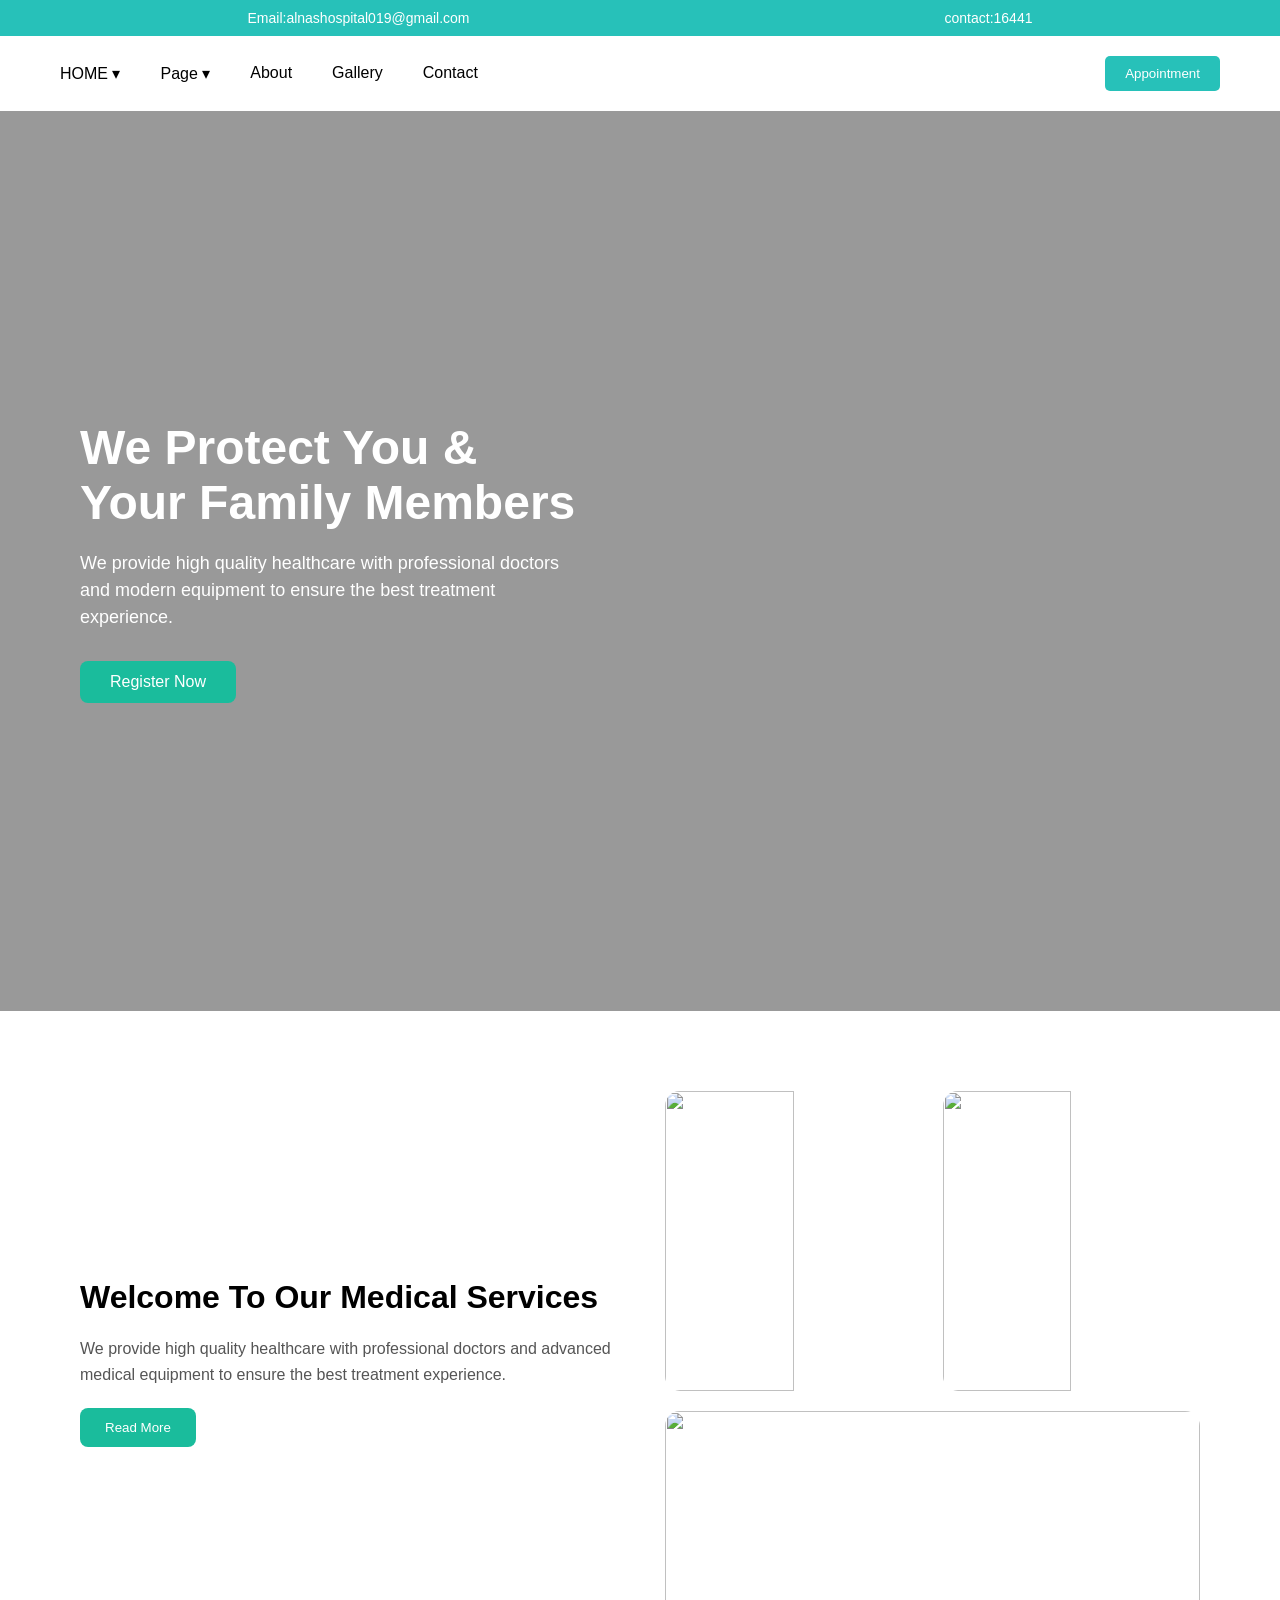
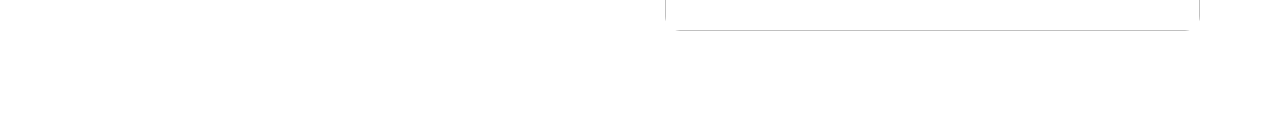
==== index.html @ 061b3d45 "Add files via upload" ====
<!DOCTYPE html>
<html lang="en">
<head>
    <meta charset="UTF-8">
    <meta name="viewport" content="width=device-width, initial-scale=1.0">
    <title>Al Nas Hospital</title>
    <link rel="stylesheet" href="style.css">
<style>
.hero {  
    width: 100%;  
    height: 100vh; /* يغطي الشاشة كاملة */  
    background-image: url('imges/potfile.jpg'); /* حطي الصورة في نفس الفولدر */  
    background-size: cover;  
    background-position: center;  
    background-repeat: no-repeat;  
    display: flex;  
    align-items: center;  
    justify-content: flex-start;  
    padding-left: 80px;  
    color: white;  
    position: relative;  
    overflow: hidden;
}

/* Overlay */
.hero::after {  
    content: '';  
    position: absolute;  
    top:0; left:0;  
    width:100%; height:100%;  
    background-color: rgba(0,0,0,0.4);  
    z-index:1;  
}

/* محتوى النص */
.hero-content{  
    position: relative;  
    z-index:2;  
    max-width:500px;  
    opacity: 0;  /* لتأثير Fade-in */  
    transform: translateY(30px);  
    animation: fadeIn 1.5s forwards;  
}

.hero-content h1{  
    font-size: 48px;  
    margin-bottom:20px;  
}

.hero-content p{  
    font-size: 18px;  
    margin-bottom:30px;  
    line-height:1.5;  
}

.hero-content button{  
    padding:12px 30px;  
    background-color:#1abc9c;  
    border:none;  
    border-radius:8px;  
    color:white;  
    font-size:16px;  
    cursor:pointer;  
    transition:0.4s;  
}

.hero-content button:hover{  
    background-color:#16a085;  
    transform: scale(1.05); /* زرار متحرك */  
}

/* Animation */
@keyframes fadeIn {
    to {
        opacity:1;
        transform: translateY(0);
    }
}

/* Responsive */
@media (max-width:768px) {  
    .hero {
        flex-direction: column;  
        justify-content: center;  
        padding:40px 20px;  
        text-align:center;  
    }  

    .hero-content h1 {  
        font-size:32px;  
    }  

    .hero-content p {  
        font-size:16px;  
    }  

    .hero-content button {  
        padding:10px 25px;  
    }  
}

    /* الـ Hero Section */

</style>
     
</head>
<body>
  <!--top-bar -->
  <div class="top-bar">
    <div>
        Email:alnashospital019@gmail.com
    </div>
    <div>
        contact:16441
    </div>
  </div>
    
       <nav class="navbar">
    <ul class="menu">
        <li class="dropdown">
            <a href="#">HOME ▾</a>
            <ul class="dropdown-menu">
                <li><a href="index.html">Home Default</a></li>
                <li><a href="homeslider.html" target="_blank">Home Slider</a></li>
                <li><a href="#">Landing Page</a></li>
            </ul>
        </li>

        <li class="dropdown"><a href="#">Page  ▾</a>
        <ul class="dropdown-menu">
            <li><a href="#">Service</a></li>
            <li><a href="#">Department</a></li>
            <li><a href="#">Appointment</a></li>
            <li><a href="#">Doctor</a></li>
            <li><a href="#">Clients</a></li>
            <li><a href="#">Contact</a></li>

        </ul>
        </li>
        <li><a href="#">About</a></li>
        <li><a href="gallery.html" target="_blank">Gallery</a></li>
        <li><a href="#">Contact</a></li>
    </ul>
<button class="btn-appoint">
   <a href="appointment.html" target="_blank" style="color: white; text-decoration: none;"> Appointment</a> 
</button>

     </nav>
    



<section class="hero">      
    <div class="hero-content">
        <h1>We Protect You & Your Family Members</h1>  
        <p>We provide high quality healthcare with professional doctors and modern equipment to ensure the best treatment experience.</p>  
        <button>Register Now</button>  
    </div>  
</section>
 
<!-- welcome meesage -->
       <section class="welcome">

    <div class="welcome-text">
        <h2>Welcome To Our Medical Services</h2>
        <p>
            We provide high quality healthcare with professional doctors and
            advanced medical equipment to ensure the best treatment experience.
        </p>
       <a href=""> <button>Read More</button></a>
    </div>

    <div class="welcome-images">
        <div class="top-images">
            <img src="imges/WhatsApp Image 2026-03-03 at 2.13.07 AM.jpeg" alt="">
            <img src="imges/WhatsApp Image 2026-03-03 at 2.13.07 AM (1).jpeg" alt="">
        </div>

        <div class="bottom-image">
            <img src="imges/WhatsApp Image 2026-03-03 at 2.13.07 AM (2).jpeg" alt="">
        </div>
    </div>

</section>
</body>
</html>
---- style.css ----
*{
    margin:0;
    padding:0;
    box-sizing:border-box;
    font-family: Arial, sans-serif;
}

/* Top Bar */
.top-bar{
    background:#27c1b9;
    color:white;
    display:flex;
    justify-content:space-around;
    padding:10px;
    font-size:14px;
}

/* Navbar */
.navbar{
    display:flex;
    justify-content:space-between;
    align-items:center;
    padding:20px 60px;
}
.menu{
   list-style: none;
   display:flex;
   gap: 40px;

}
.menu li{
   position: relative;
}
 
.menu a {
   text-decoration: none;
   color: black;
   font-weight: 500;
}


.dropdown-menu {
    position: absolute;
    top: 45px;
    left: 0;
    background: white;
    width: 220px;
    padding: 10px 0;
    border-radius: 12px;
    box-shadow: 0 15px 40px rgba(0,0,0,0.1);
    margin: 10px;
    opacity: 0;
    visibility: hidden;
    transition: 0.3s;
}

/* السهم الصغير */
.dropdown-menu::before{
    content:"";
    position:absolute;
    top:-8px;
    left:25px;
    width:15px;
    height:15px;
    background:white;
    transform:rotate(45deg);
}


/* عناصر القائمة */
.dropdown-menu li{
    padding:12px 25px;
}

.dropdown-menu li a{
    color:#333;
}


.dropdown-menu li:hover {
    background: #f0f0f0;
}

/* لما نعمل Hover */
.dropdown:hover .dropdown-menu {
    opacity: 1;
    visibility: visible;

}

.navbar ul li{
    cursor:pointer;
}

.logo{
    font-weight:bold;
    font-size:22px;
}

.btn-appoint{
    background:#27c1b9;
    border:none;
    padding:10px 20px;
    color:white;
    border-radius:5px;
    cursor:pointer;
}

/* Hero Section */
 

/* welcome message */
.welcome{
    display:flex;
    justify-content:space-between;
    align-items:center;
    padding:80px;
    gap:50px;
}

/* الجزء الشمال */
.welcome-text{
    flex:1;
}

.welcome-text h2{
    font-size:32px;
    margin-bottom:20px;
}

.welcome-text p{
    color:#555;
    line-height:1.6;
    margin-bottom:20px;
}

.welcome-text button{
    padding:12px 25px;
    background:#1abc9c;
    border:none;
    color:white;
    border-radius:8px;
    cursor:pointer;
    transition:0.3s;
}

.welcome-text button:hover{
    background:#16a085;
}

/* الجزء اليمين */
.welcome-images{
    flex:1;
}

.top-images{
    display:flex;
    gap:20px;
    margin-bottom:20px;
}

.top-images img{
    width:50%;
    height:300px;
    object-fit:cover;
    border-radius:15px;
}

.bottom-image img{
    width:100%;
    height:220px;
    object-fit:cover;
    border-radius:15px;
}
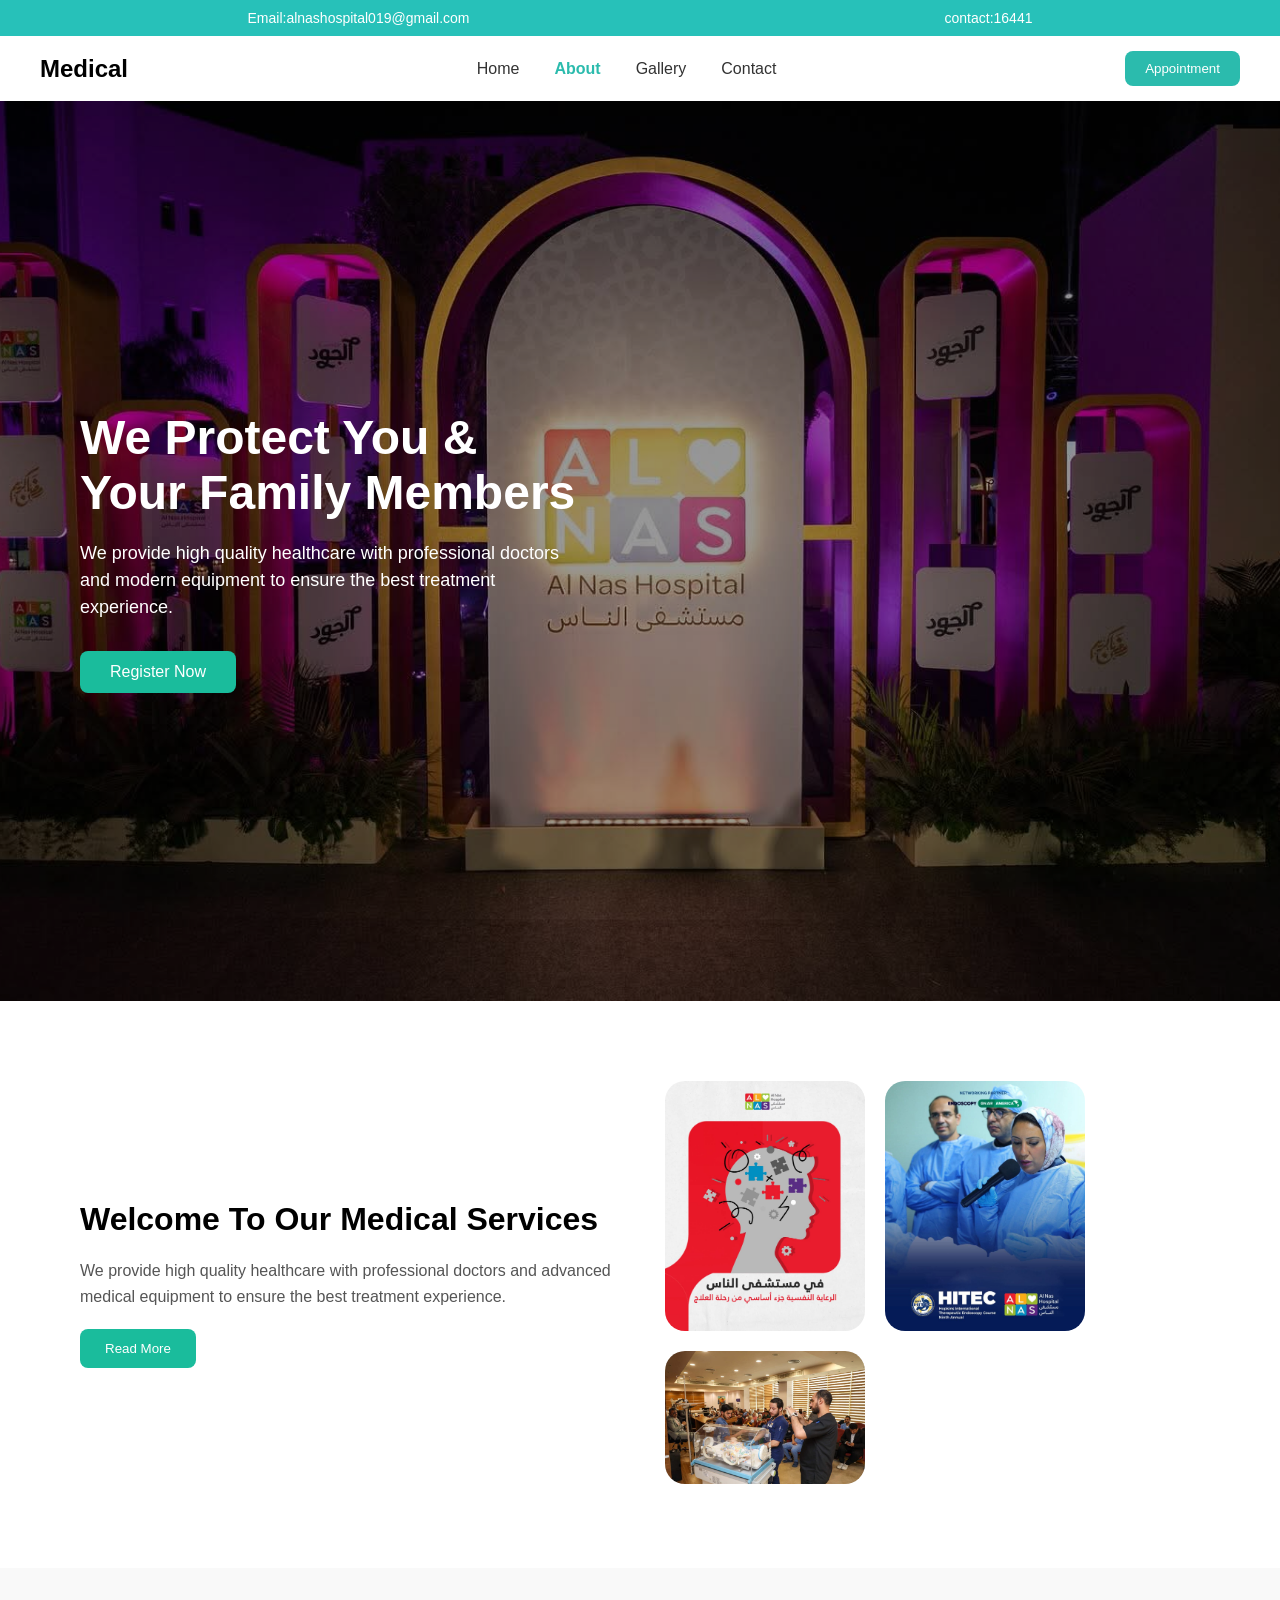
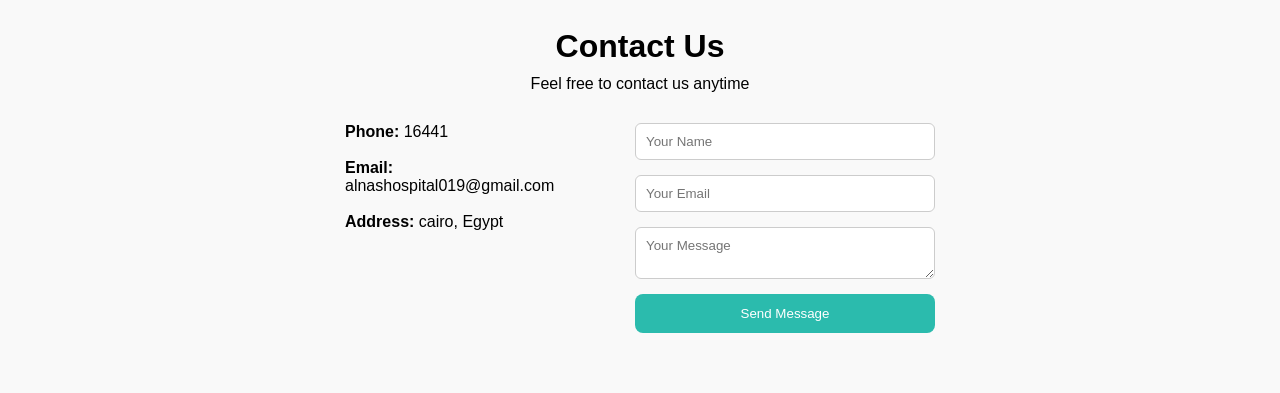
==== commit b4d1f20f: "Add files via upload" ====
--- a/index.html
+++ b/index.html
@@ -115,51 +115,47 @@
     </div>
   </div>
     
-       <nav class="navbar">
-    <ul class="menu">
-        <li class="dropdown">
-            <a href="#">HOME ▾</a>
-            <ul class="dropdown-menu">
-                <li><a href="index.html">Home Default</a></li>
-                <li><a href="homeslider.html" target="_blank">Home Slider</a></li>
-                <li><a href="#">Landing Page</a></li>
-            </ul>
-        </li>
-
-        <li class="dropdown"><a href="#">Page  ▾</a>
-        <ul class="dropdown-menu">
-            <li><a href="#">Service</a></li>
-            <li><a href="#">Department</a></li>
-            <li><a href="#">Appointment</a></li>
-            <li><a href="#">Doctor</a></li>
-            <li><a href="#">Clients</a></li>
-            <li><a href="#">Contact</a></li>
-
-        </ul>
-        </li>
-        <li><a href="#">About</a></li>
-        <li><a href="gallery.html" target="_blank">Gallery</a></li>
-        <li><a href="#">Contact</a></li>
-    </ul>
-<button class="btn-appoint">
-   <a href="appointment.html" target="_blank" style="color: white; text-decoration: none;"> Appointment</a> 
-</button>
-
-     </nav>
-    
-
-
-
-<section class="hero">      
+
+<header>
+
+<div class="nav-container">
+
+<h2 class="logo">Medical</h2>
+
+<nav>
+<ul class="nav-links">
+<li><a href="#home">Home</a></li>
+<li><a href="#About">About</a></li>
+<li><a href="gallery.html" target="_blank">Gallery</a></li>
+<li><a href="#contact">Contact</a></li>
+</ul>
+</nav>
+
+<button class="appointment-btn">
+    <a href="appointment.html" target="_blank" style="color: white; text-decoration: none;">Appointment</a>
+    </button>
+
+<div class="menu-toggle">
+☰
+</div>
+
+</div>
+
+</header>
+
+<section class="hero" id="home">      
     <div class="hero-content">
         <h1>We Protect You & Your Family Members</h1>  
         <p>We provide high quality healthcare with professional doctors and modern equipment to ensure the best treatment experience.</p>  
-        <button>Register Now</button>  
+        <!-- <button>Register Now</button>   -->
+         <button class="btn-appoint">
+   <a href="appointment.html" target="_blank" style="color: white; text-decoration: none;"> Register Now</a> 
+</button>
     </div>  
 </section>
  
 <!-- welcome meesage -->
-       <section class="welcome">
+       <section class="welcome" id="About">
 
     <div class="welcome-text">
         <h2>Welcome To Our Medical Services</h2>
@@ -167,10 +163,10 @@
             We provide high quality healthcare with professional doctors and
             advanced medical equipment to ensure the best treatment experience.
         </p>
-       <a href=""> <button>Read More</button></a>
-    </div>
-
-    <div class="welcome-images">
+       <a href="https://alnas-hospital.com/ar/help" target="_blank"> <button>Read More</button></a>
+    </div> 
+
+     <div class="welcome-images">
         <div class="top-images">
             <img src="imges/WhatsApp Image 2026-03-03 at 2.13.07 AM.jpeg" alt="">
             <img src="imges/WhatsApp Image 2026-03-03 at 2.13.07 AM (1).jpeg" alt="">
@@ -180,7 +176,80 @@
             <img src="imges/WhatsApp Image 2026-03-03 at 2.13.07 AM (2).jpeg" alt="">
         </div>
     </div>
+       
+
 
 </section>
+
+<section class="contact" id="contact">
+
+<h2>Contact Us</h2>
+<p>Feel free to contact us anytime</p>
+
+<div class="contact-container">
+
+<div class="contact-info">
+
+<p><strong>Phone:</strong> 16441</p><br>
+<p><strong>Email:</strong> alnashospital019@gmail.com</p><br>
+<p><strong>Address:</strong> cairo, Egypt</p>
+
+</div>
+
+<form class="contact-form">
+
+<input type="text" placeholder="Your Name" required>
+
+<input type="email" placeholder="Your Email">
+
+<textarea placeholder="Your Message"></textarea>
+
+<button type="submit">Send Message</button>
+
+</form>
+
+</div>
+
+</section>
+
+
+
+
+
+
+
+
+    <script src="script.js"></script>
+
+
+   <script>
+
+let sections = document.querySelectorAll("section");
+let navLinks = document.querySelectorAll(".nav-links a");
+
+window.onscroll = () => {
+
+sections.forEach(sec => {
+
+let top = window.scrollY;
+let offset = sec.offsetTop - 100;
+let height = sec.offsetHeight;
+let id = sec.getAttribute("id");
+
+if(top >= offset && top < offset + height){
+
+navLinks.forEach(links => {
+links.classList.remove("active");
+document.querySelector('.nav-links a[href*=' + id + ']').classList.add("active");
+});
+
+}
+
+});
+
+};
+
+</script>
+
 </body>
 </html>
--- a/style.css
+++ b/style.css
@@ -15,99 +15,89 @@
     font-size:14px;
 }
 
-/* Navbar */
-.navbar{
-    display:flex;
-    justify-content:space-between;
-    align-items:center;
-    padding:20px 60px;
-}
-.menu{
-   list-style: none;
-   display:flex;
-   gap: 40px;
-
-}
-.menu li{
-   position: relative;
-}
- 
-.menu a {
-   text-decoration: none;
-   color: black;
-   font-weight: 500;
-}
-
-
-.dropdown-menu {
-    position: absolute;
-    top: 45px;
-    left: 0;
-    background: white;
-    width: 220px;
-    padding: 10px 0;
-    border-radius: 12px;
-    box-shadow: 0 15px 40px rgba(0,0,0,0.1);
-    margin: 10px;
-    opacity: 0;
-    visibility: hidden;
-    transition: 0.3s;
-}
-
-/* السهم الصغير */
-.dropdown-menu::before{
-    content:"";
-    position:absolute;
-    top:-8px;
-    left:25px;
-    width:15px;
-    height:15px;
-    background:white;
-    transform:rotate(45deg);
-}
-
-
-/* عناصر القائمة */
-.dropdown-menu li{
-    padding:12px 25px;
-}
-
-.dropdown-menu li a{
-    color:#333;
-}
-
-
-.dropdown-menu li:hover {
-    background: #f0f0f0;
-}
-
-/* لما نعمل Hover */
-.dropdown:hover .dropdown-menu {
-    opacity: 1;
-    visibility: visible;
-
-}
-
-.navbar ul li{
-    cursor:pointer;
-}
-
-.logo{
-    font-weight:bold;
-    font-size:22px;
-}
-
-.btn-appoint{
-    background:#27c1b9;
-    border:none;
-    padding:10px 20px;
-    color:white;
-    border-radius:5px;
-    cursor:pointer;
-}
-
-/* Hero Section */
- 
+
+
+header{
+background:#fff;
+padding:15px 40px;
+}
+
+.nav-container{
+display:flex;
+align-items:center;
+justify-content:space-between;
+}
+
+.nav-links{
+display:flex;
+gap:25px;
+list-style:none;
+}
+
+.nav-links a{
+text-decoration:none;
+color:#333;
+font-weight:500;
+}
+
+.appointment-btn{
+background:#2bbbad;
+border:none;
+color:#fff;
+padding:10px 20px;
+border-radius:8px;
+cursor:pointer;
+}
+
+.menu-toggle{
+display:none;
+font-size:28px;
+cursor:pointer;
+}
+
+/* موبايل */
+
+@media (max-width:768px){
+
+.nav-links{
+display:none;
+flex-direction:column;
+position:absolute;
+top:70px;
+left:0;
+width:100%;
+background:#fff;
+text-align:center;
+padding:20px 0;
+}
+
+.nav-links.active{
+display:flex;
+}
+
+.menu-toggle{
+display:block;
+}
+
+.appointment-btn{
+display:none;
+}
+
+}
+
+.nav-links a{
+color:#333;
+text-decoration:none;
+padding:5px;
+}
+
+.nav-links a.active{
+color:#2bbbad;
+font-weight:bold;
+}
+
+
+
 
 /* welcome message */
 .welcome{
@@ -160,15 +150,78 @@
 }
 
 .top-images img{
-    width:50%;
-    height:300px;
-    object-fit:cover;
-    border-radius:15px;
+    width:100%;
+    height:auto;
+    max-width: 200px;
+    border-radius:20px;
 }
 
 .bottom-image img{
     width:100%;
-    height:220px;
-    object-fit:cover;
-    border-radius:15px;
-}+    height:auto;
+    max-width: 200px;
+    border-radius:20px;
+}
+ 
+  
+@media (max-width:768px){
+
+.welcome-images{
+    display:flex;
+    flex-direction:column;
+    align-items:center;
+    gap:10px;
+}
+
+.welcome-images img{
+    max-width:120px;
+}
+
+}
+
+.contact{
+padding:60px 20px;
+text-align:center;
+background:#f9f9f9;
+}
+
+.contact h2{
+font-size:32px;
+margin-bottom:10px;
+}
+
+.contact-container{
+display:flex;
+justify-content:center;
+gap:40px;
+flex-wrap:wrap;
+margin-top:30px;
+}
+
+.contact-info{
+max-width:250px;
+text-align:left;
+}
+
+.contact-form{
+display:flex;
+flex-direction:column;
+gap:15px;
+width:300px;
+}
+
+.contact-form input,
+.contact-form textarea{
+padding:10px;
+border:1px solid #ccc;
+border-radius:6px;
+}
+
+.contact-form button{
+background:#2bbbad;
+color:white;
+border:none;
+padding:12px;
+border-radius:8px;
+cursor:pointer;
+}
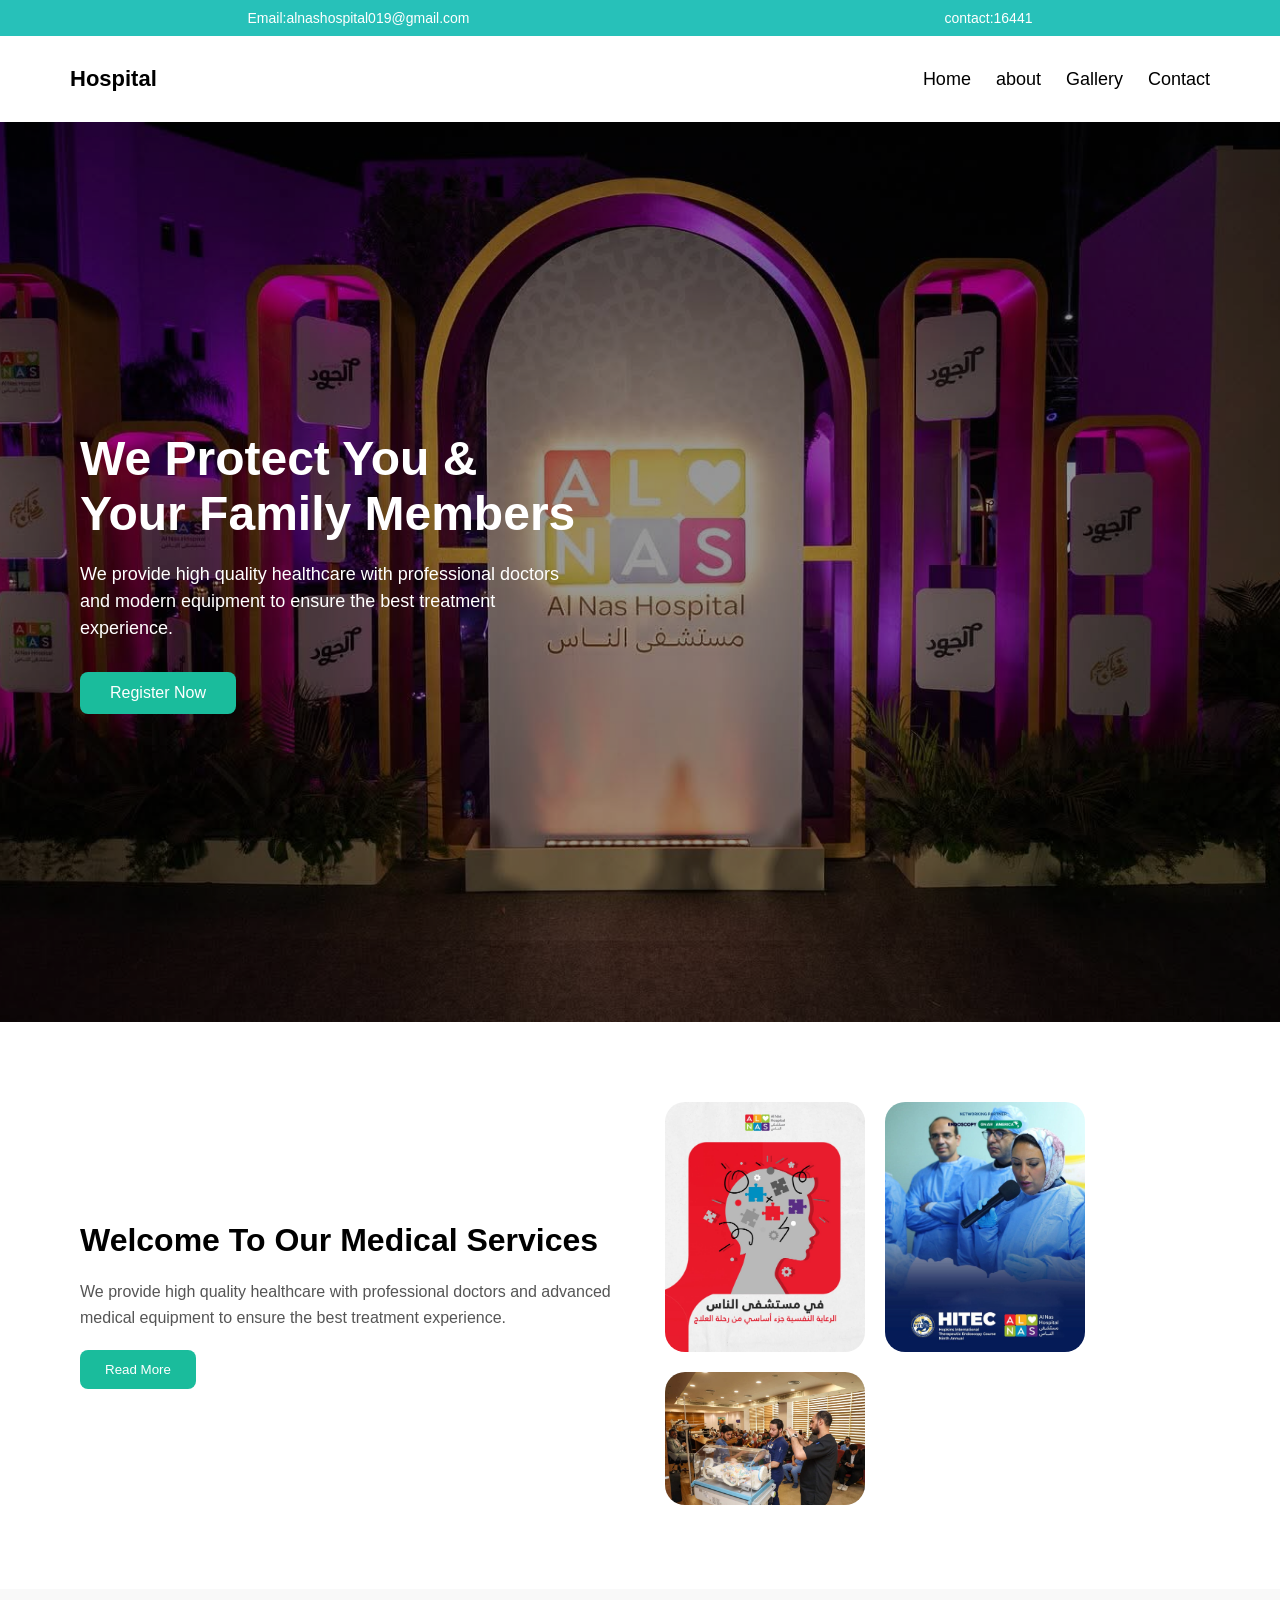
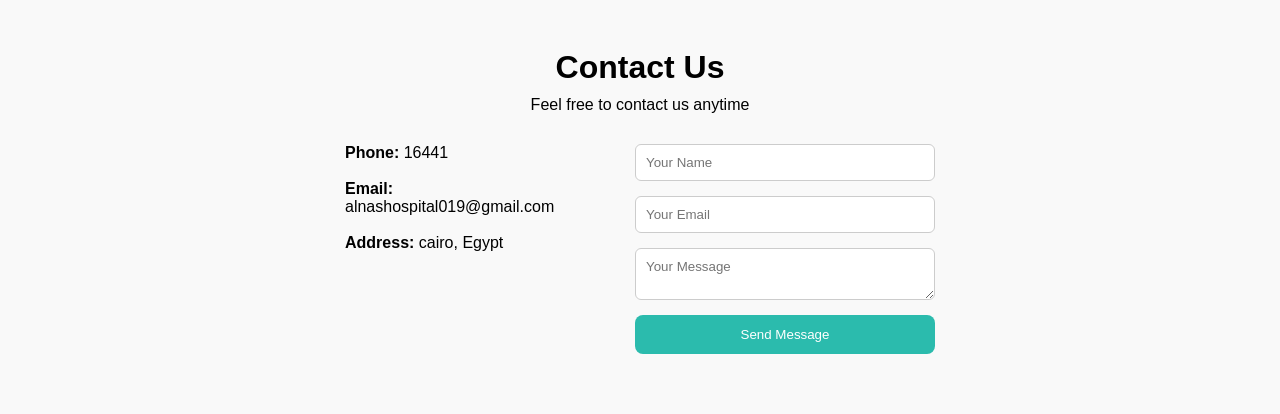
==== commit 470b3b3f: "Add files via upload" ====
--- a/index.html
+++ b/index.html
@@ -118,9 +118,9 @@
 
 <header>
 
-<div class="nav-container">
-
-<h2 class="logo">Medical</h2>
+<!-- <div class="nav-container">
+
+<h2 class="logo">Hospital</h2>
 
 <nav>
 <ul class="nav-links">
@@ -139,7 +139,24 @@
 ☰
 </div>
 
-</div>
+</div> -->
+
+ <nav class="navbar">
+
+<div class="logo">Hospital</div>
+
+<div class="menu-icon" onclick="toggleMenu()">
+☰
+</div>
+
+<ul class="nav-links" id="navLinks">
+<li><a href="#home">Home</a></li>
+<li><a href="#About">about</a></li>
+<li><a href="gallery.html" target="_blank">Gallery</a></li>
+<li><a href="#contact">Contact</a></li>
+</ul>
+
+</nav>
 
 </header>
 
@@ -155,7 +172,7 @@
 </section>
  
 <!-- welcome meesage -->
-       <section class="welcome" id="About">
+       <section class="welcome" id="about">
 
     <div class="welcome-text">
         <h2>Welcome To Our Medical Services</h2>
@@ -212,13 +229,6 @@
 
 </section>
 
-
-
-
-
-
-
-
     <script src="script.js"></script>
 
 
@@ -251,5 +261,21 @@
 
 </script>
 
+<!-- java -->
+
+<script>
+
+let menu = document.getElementById("navLinks");
+
+function toggleMenu(){
+    if(menu.style.display === "flex"){
+        menu.style.display = "none";
+    }else{
+        menu.style.display = "flex";
+    }
+}
+
+</script>
+
 </body>
 </html>
--- a/style.css
+++ b/style.css
@@ -22,7 +22,7 @@
 padding:15px 40px;
 }
 
-.nav-container{
+/* .nav-container{
 display:flex;
 align-items:center;
 justify-content:space-between;
@@ -53,48 +53,70 @@
 display:none;
 font-size:28px;
 cursor:pointer;
-}
-
-/* موبايل */
+} */
+
+ .navbar{
+display:flex;
+justify-content:space-between;
+align-items:center;
+padding:15px 30px;
+background:white;
+position:relative;
+}
+
+.logo{
+font-size:22px;
+font-weight:bold;
+}
+
+.nav-links{
+display:flex;
+gap:25px;
+list-style:none;
+transition: 0.3s;
+}
+
+.nav-links a{
+text-decoration:none;
+color:black;
+font-size:18px;
+}
+
+.menu-icon{
+font-size:28px;
+cursor:pointer;
+display:none;
+}
+
+/* Mobile */
 
 @media (max-width:768px){
+
+.menu-icon{
+display:block;
+}
 
 .nav-links{
 display:none;
 flex-direction:column;
 position:absolute;
 top:70px;
-left:0;
-width:100%;
-background:#fff;
-text-align:center;
-padding:20px 0;
+right:20px;
+background:white;
+width:200px;
+padding:20px;
+z-index:1000;
 }
 
 .nav-links.active{
 display:flex;
 }
 
-.menu-toggle{
-display:block;
-}
-
-.appointment-btn{
-display:none;
-}
-
-}
-
-.nav-links a{
-color:#333;
-text-decoration:none;
-padding:5px;
-}
-
-.nav-links a.active{
-color:#2bbbad;
-font-weight:bold;
-}
+}
+
+ 
+
+ 
 
 
 
